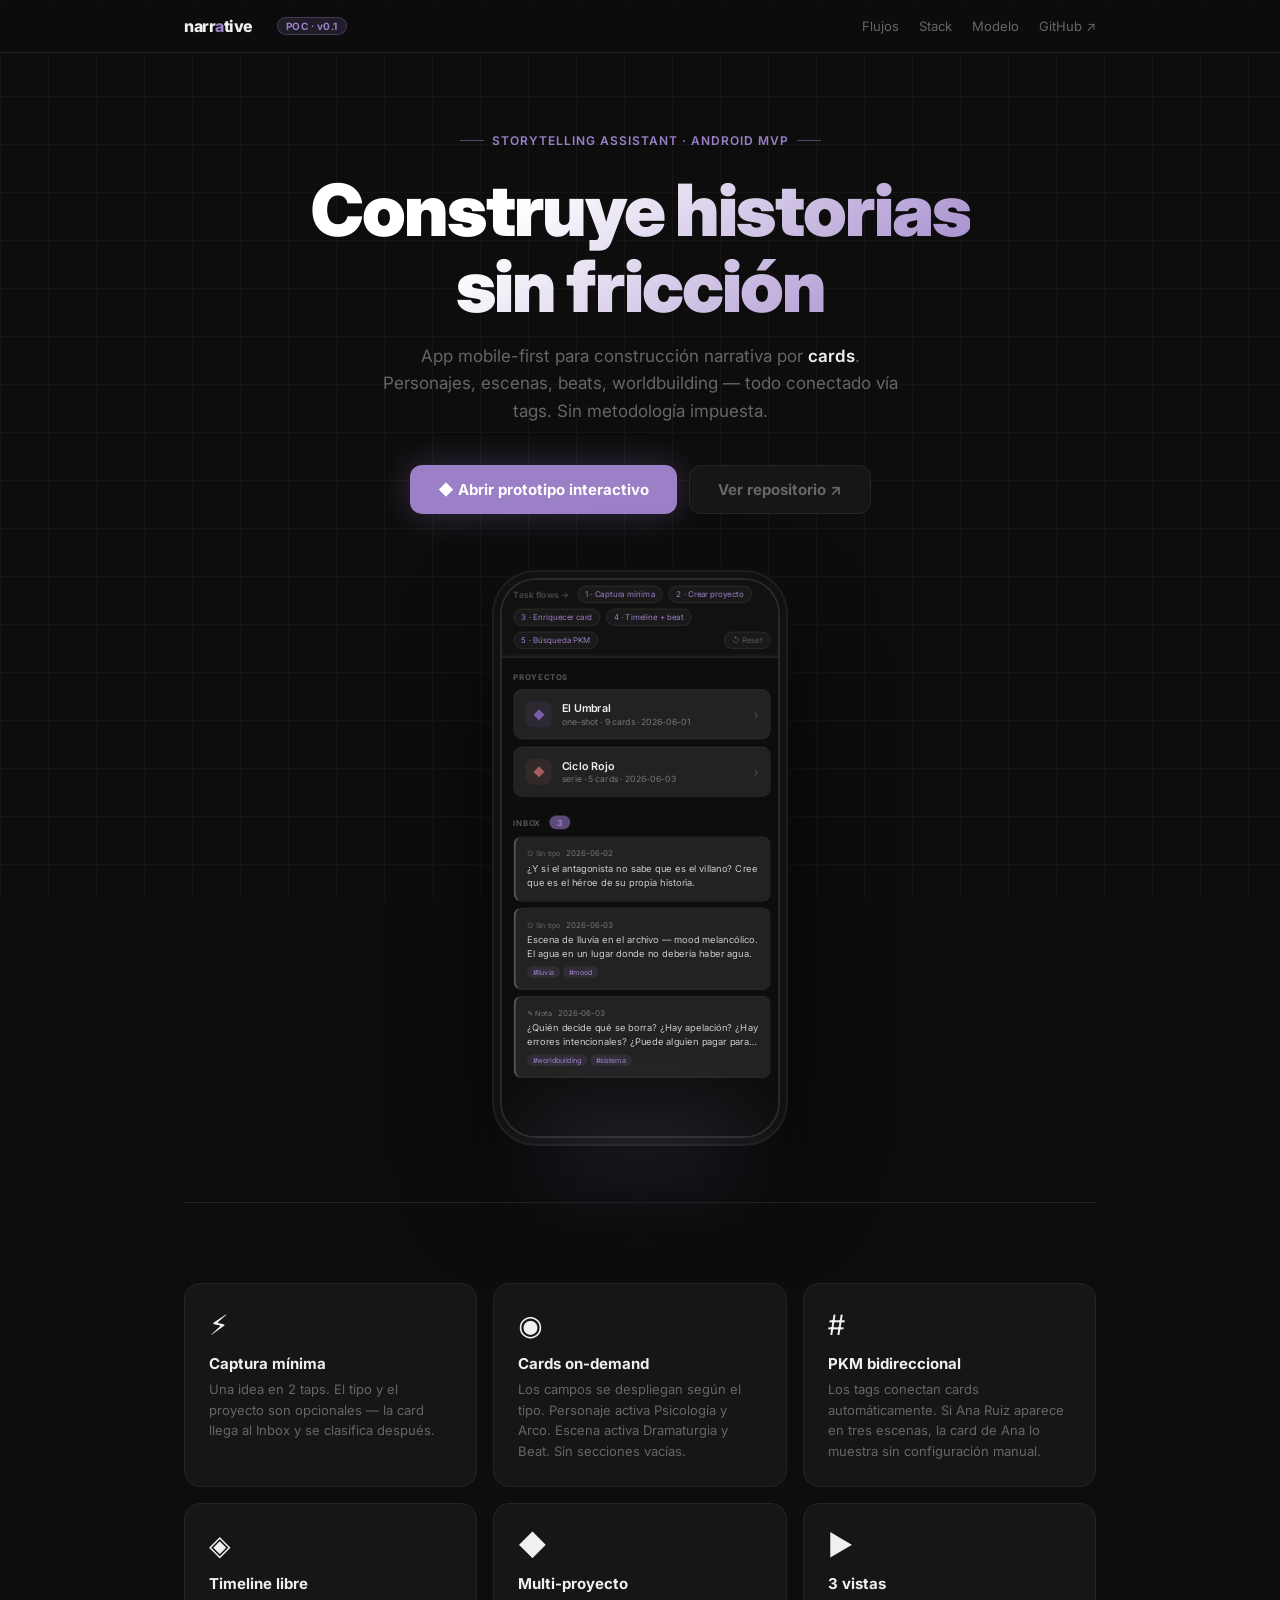
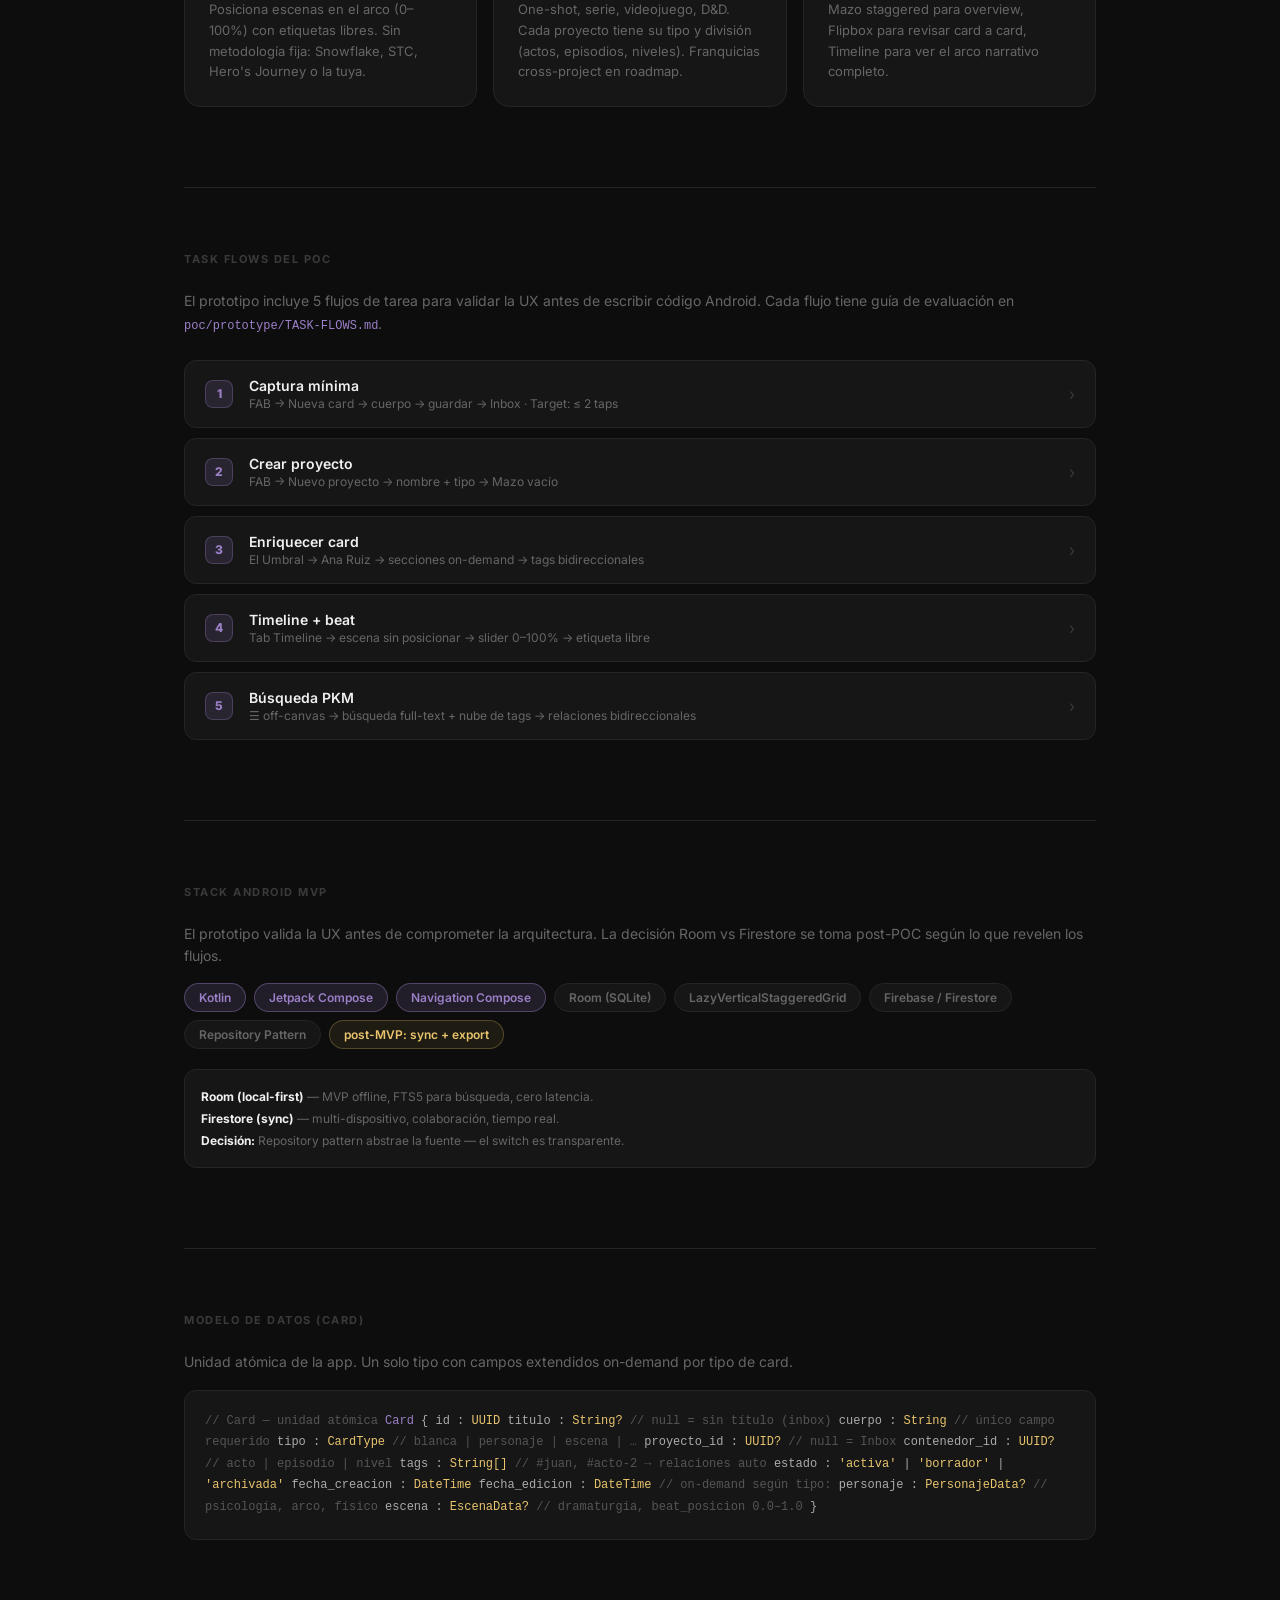
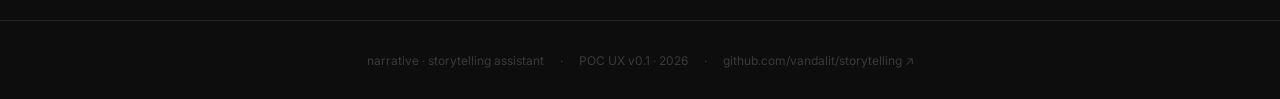
==== index.html @ 60f352af "feat: landing page para GitHub Pages - index.html en raíz sirve como entry point para Pages - Misma " ====
<!DOCTYPE html>
<html lang="es">
<head>
  <meta charset="UTF-8">
  <meta name="viewport" content="width=device-width, initial-scale=1.0">
  <title>Narrative — Storytelling Assistant</title>
  <meta name="description" content="App mobile-first para construcción narrativa mediante cards. POC de UX — flujos interactivos.">
  <link rel="preconnect" href="https://fonts.googleapis.com">
  <link href="https://fonts.googleapis.com/css2?family=Inter:wght@400;500;600;700;800;900&display=swap" rel="stylesheet">
  <style>
    *, *::before, *::after { box-sizing: border-box; margin: 0; padding: 0; }

    :root {
      --bg: #0D0D0D;
      --surface: #161616;
      --border: #252525;
      --primary: #9B7FC7;
      --primary-glow: rgba(155,127,199,0.15);
      --accent: #E8C46D;
      --text: #F0F0F0;
      --text-muted: #666;
      --text-dim: #3A3A3A;
    }

    html, body {
      background: var(--bg);
      color: var(--text);
      font-family: 'Inter', system-ui, sans-serif;
      min-height: 100vh;
      overflow-x: hidden;
    }

    /* ── Grid background ── */
    body::before {
      content: '';
      position: fixed; inset: 0;
      background-image:
        linear-gradient(var(--border) 1px, transparent 1px),
        linear-gradient(90deg, var(--border) 1px, transparent 1px);
      background-size: 48px 48px;
      opacity: 0.35;
      pointer-events: none;
    }

    /* ── Layout ── */
    .page {
      position: relative;
      max-width: 960px;
      margin: 0 auto;
      padding: 0 24px;
    }

    /* ── Nav ── */
    nav {
      position: sticky; top: 0; z-index: 50;
      backdrop-filter: blur(16px);
      background: rgba(13,13,13,0.8);
      border-bottom: 1px solid var(--border);
    }
    .nav-inner {
      display: flex; align-items: center;
      max-width: 960px; margin: 0 auto; padding: 0 24px;
      height: 52px; gap: 24px;
    }
    .nav-logo {
      font-size: 16px; font-weight: 800; letter-spacing: -0.5px;
      color: var(--text);
    }
    .nav-logo span { color: var(--primary); }
    .nav-badge {
      font-size: 10px; font-weight: 700; letter-spacing: 0.5px;
      background: var(--primary-glow); color: var(--primary);
      border: 1px solid rgba(155,127,199,0.3);
      padding: 2px 8px; border-radius: 20px;
    }
    .nav-links { display: flex; gap: 20px; margin-left: auto; }
    .nav-links a {
      font-size: 13px; color: var(--text-muted); text-decoration: none;
      transition: color 150ms;
    }
    .nav-links a:hover { color: var(--text); }

    /* ── Hero ── */
    .hero {
      padding: 80px 0 64px;
      display: flex; flex-direction: column; align-items: center;
      text-align: center;
    }
    .hero-kicker {
      display: inline-flex; align-items: center; gap: 8px;
      font-size: 12px; font-weight: 600; letter-spacing: 1px; text-transform: uppercase;
      color: var(--primary); margin-bottom: 24px;
    }
    .hero-kicker::before, .hero-kicker::after {
      content: ''; width: 24px; height: 1px; background: var(--primary); opacity: 0.5;
    }
    .hero h1 {
      font-size: clamp(40px, 8vw, 72px);
      font-weight: 900; letter-spacing: -2px; line-height: 1.05;
      background: linear-gradient(135deg, #fff 30%, #9B7FC7 100%);
      -webkit-background-clip: text; -webkit-text-fill-color: transparent;
      background-clip: text;
      margin-bottom: 20px;
    }
    .hero-sub {
      font-size: 17px; color: var(--text-muted); line-height: 1.6;
      max-width: 520px; margin-bottom: 40px;
    }
    .hero-sub strong { color: var(--text); font-weight: 600; }

    /* ── CTA buttons ── */
    .cta-group { display: flex; gap: 12px; flex-wrap: wrap; justify-content: center; }
    .btn-cta {
      display: inline-flex; align-items: center; gap: 8px;
      padding: 14px 28px; border-radius: 12px;
      font-size: 15px; font-weight: 700; text-decoration: none;
      transition: all 200ms; cursor: pointer; border: none; font-family: inherit;
    }
    .btn-primary-cta {
      background: var(--primary); color: #fff;
      box-shadow: 0 0 32px rgba(155,127,199,0.3);
    }
    .btn-primary-cta:hover {
      background: #B090D8;
      box-shadow: 0 0 48px rgba(155,127,199,0.5);
      transform: translateY(-1px);
    }
    .btn-ghost-cta {
      background: var(--surface); color: var(--text-muted);
      border: 1px solid var(--border);
    }
    .btn-ghost-cta:hover { color: var(--text); border-color: #444; }

    /* ── Phone mockup ── */
    .mockup-wrap {
      margin: 64px auto 0;
      position: relative; width: 280px; height: 560px;
    }
    .mockup-frame {
      width: 100%; height: 100%;
      background: #161616;
      border-radius: 36px;
      border: 2px solid #2A2A2A;
      box-shadow:
        0 0 0 6px #111,
        0 0 0 8px #1E1E1E,
        0 48px 96px rgba(0,0,0,0.7),
        inset 0 0 0 1px #333;
      overflow: hidden;
      position: relative;
    }
    .mockup-frame iframe {
      width: 390px; height: 844px;
      border: none;
      transform: scale(0.718);
      transform-origin: top left;
      pointer-events: none;
    }
    .mockup-glow {
      position: absolute; bottom: -40px; left: 50%; transform: translateX(-50%);
      width: 200px; height: 60px;
      background: var(--primary); filter: blur(40px); opacity: 0.2;
    }

    /* ── Features ── */
    .features {
      padding: 80px 0;
      display: grid; grid-template-columns: repeat(auto-fit, minmax(260px, 1fr));
      gap: 16px;
    }
    .feature-card {
      background: var(--surface);
      border: 1px solid var(--border);
      border-radius: 16px; padding: 24px;
      transition: border-color 200ms;
    }
    .feature-card:hover { border-color: #3A3A3A; }
    .feature-icon { font-size: 28px; margin-bottom: 12px; }
    .feature-title { font-size: 15px; font-weight: 700; margin-bottom: 6px; }
    .feature-desc { font-size: 13px; color: var(--text-muted); line-height: 1.6; }

    /* ── Task flows section ── */
    .flows-section { padding: 0 0 80px; }
    .section-label {
      font-size: 11px; font-weight: 700; letter-spacing: 1.5px; text-transform: uppercase;
      color: var(--text-dim); margin-bottom: 24px;
    }
    .flows-grid { display: flex; flex-direction: column; gap: 10px; }
    .flow-row {
      display: flex; align-items: center; gap: 16px;
      background: var(--surface); border: 1px solid var(--border);
      border-radius: 12px; padding: 16px 20px;
      text-decoration: none; color: var(--text);
      transition: all 200ms; cursor: pointer;
    }
    .flow-row:hover { border-color: var(--primary); background: var(--primary-glow); }
    .flow-num {
      width: 28px; height: 28px; border-radius: 8px; flex-shrink: 0;
      background: var(--primary-glow); border: 1px solid rgba(155,127,199,0.3);
      color: var(--primary); font-size: 12px; font-weight: 800;
      display: flex; align-items: center; justify-content: center;
    }
    .flow-info { flex: 1; }
    .flow-name { font-size: 14px; font-weight: 600; }
    .flow-desc { font-size: 12px; color: var(--text-muted); margin-top: 2px; }
    .flow-arrow { color: var(--text-dim); font-size: 16px; }

    /* ── Stack section ── */
    .stack-section { padding: 0 0 80px; }
    .stack-chips { display: flex; flex-wrap: wrap; gap: 8px; margin-top: 16px; }
    .stack-chip {
      padding: 6px 14px; border-radius: 20px; font-size: 12px; font-weight: 600;
      background: var(--surface); border: 1px solid var(--border); color: var(--text-muted);
    }
    .stack-chip.highlight { border-color: rgba(155,127,199,0.4); color: var(--primary); background: var(--primary-glow); }

    /* ── Data model preview ── */
    .data-section { padding: 0 0 80px; }
    .code-block {
      background: var(--surface); border: 1px solid var(--border);
      border-radius: 12px; padding: 20px;
      font-family: 'SF Mono', 'Fira Code', monospace;
      font-size: 12px; line-height: 1.8; color: #aaa;
      overflow-x: auto;
    }
    .code-block .k { color: var(--primary); }
    .code-block .s { color: var(--accent); }
    .code-block .c { color: #555; }

    /* ── Footer ── */
    footer {
      border-top: 1px solid var(--border);
      padding: 32px 24px;
      display: flex; align-items: center; justify-content: center; gap: 16px;
      flex-wrap: wrap;
      font-size: 12px; color: var(--text-dim); text-align: center;
    }
    footer a { color: var(--text-dim); text-decoration: none; }
    footer a:hover { color: var(--text-muted); }

    /* ── Divider ── */
    .section-divider { border: none; border-top: 1px solid var(--border); margin: 0; }

    /* ── Responsive ── */
    @media (max-width: 600px) {
      .hero { padding: 48px 0 40px; }
      .mockup-wrap { width: 220px; height: 440px; }
      .mockup-frame iframe { transform: scale(0.564); }
      .nav-links { display: none; }
    }
  </style>
</head>
<body>

<nav>
  <div class="nav-inner">
    <div class="nav-logo">narr<span>a</span>tive</div>
    <span class="nav-badge">POC · v0.1</span>
    <div class="nav-links">
      <a href="#flows">Flujos</a>
      <a href="#stack">Stack</a>
      <a href="#data">Modelo</a>
      <a href="https://github.com/vandalit/storytelling" target="_blank">GitHub ↗</a>
    </div>
  </div>
</nav>

<main>
  <div class="page">

    <!-- Hero -->
    <section class="hero">
      <div class="hero-kicker">Storytelling Assistant · Android MVP</div>
      <h1>Construye historias<br>sin fricción</h1>
      <p class="hero-sub">
        App mobile-first para construcción narrativa por <strong>cards</strong>.
        Personajes, escenas, beats, worldbuilding — todo conectado vía tags.
        Sin metodología impuesta.
      </p>
      <div class="cta-group">
        <a href="poc/prototype/index.html" class="btn-cta btn-primary-cta">
          ◆ Abrir prototipo interactivo
        </a>
        <a href="https://github.com/vandalit/storytelling" target="_blank" class="btn-cta btn-ghost-cta">
          Ver repositorio ↗
        </a>
      </div>

      <!-- Phone mockup -->
      <div class="mockup-wrap">
        <div class="mockup-frame">
          <iframe src="poc/prototype/index.html" scrolling="no" title="Narrative prototype preview"></iframe>
        </div>
        <div class="mockup-glow"></div>
      </div>
    </section>

    <hr class="section-divider">

    <!-- Features -->
    <section class="features">
      <div class="feature-card">
        <div class="feature-icon">⚡</div>
        <div class="feature-title">Captura mínima</div>
        <div class="feature-desc">Una idea en 2 taps. El tipo y el proyecto son opcionales — la card llega al Inbox y se clasifica después.</div>
      </div>
      <div class="feature-card">
        <div class="feature-icon">◉</div>
        <div class="feature-title">Cards on-demand</div>
        <div class="feature-desc">Los campos se despliegan según el tipo. Personaje activa Psicología y Arco. Escena activa Dramaturgia y Beat. Sin secciones vacías.</div>
      </div>
      <div class="feature-card">
        <div class="feature-icon">#</div>
        <div class="feature-title">PKM bidireccional</div>
        <div class="feature-desc">Los tags conectan cards automáticamente. Si Ana Ruiz aparece en tres escenas, la card de Ana lo muestra sin configuración manual.</div>
      </div>
      <div class="feature-card">
        <div class="feature-icon">◈</div>
        <div class="feature-title">Timeline libre</div>
        <div class="feature-desc">Posiciona escenas en el arco (0–100%) con etiquetas libres. Sin metodología fija: Snowflake, STC, Hero's Journey o la tuya.</div>
      </div>
      <div class="feature-card">
        <div class="feature-icon">◆</div>
        <div class="feature-title">Multi-proyecto</div>
        <div class="feature-desc">One-shot, serie, videojuego, D&D. Cada proyecto tiene su tipo y división (actos, episodios, niveles). Franquicias cross-project en roadmap.</div>
      </div>
      <div class="feature-card">
        <div class="feature-icon">▶</div>
        <div class="feature-title">3 vistas</div>
        <div class="feature-desc">Mazo staggered para overview, Flipbox para revisar card a card, Timeline para ver el arco narrativo completo.</div>
      </div>
    </section>

    <hr class="section-divider">

    <!-- Task flows -->
    <section class="flows-section" id="flows" style="padding-top:64px">
      <div class="section-label">Task flows del POC</div>
      <p style="font-size:14px;color:var(--text-muted);margin-bottom:24px;line-height:1.6">
        El prototipo incluye 5 flujos de tarea para validar la UX antes de escribir código Android.
        Cada flujo tiene guía de evaluación en <code style="font-size:12px;color:var(--primary)">poc/prototype/TASK-FLOWS.md</code>.
      </p>
      <div class="flows-grid">
        <a href="poc/prototype/index.html" class="flow-row" onclick="sessionStorage.setItem('flow','capture');return true">
          <div class="flow-num">1</div>
          <div class="flow-info">
            <div class="flow-name">Captura mínima</div>
            <div class="flow-desc">FAB → Nueva card → cuerpo → guardar → Inbox · Target: ≤ 2 taps</div>
          </div>
          <span class="flow-arrow">›</span>
        </a>
        <a href="poc/prototype/index.html" class="flow-row">
          <div class="flow-num">2</div>
          <div class="flow-info">
            <div class="flow-name">Crear proyecto</div>
            <div class="flow-desc">FAB → Nuevo proyecto → nombre + tipo → Mazo vacío</div>
          </div>
          <span class="flow-arrow">›</span>
        </a>
        <a href="poc/prototype/index.html" class="flow-row">
          <div class="flow-num">3</div>
          <div class="flow-info">
            <div class="flow-name">Enriquecer card</div>
            <div class="flow-desc">El Umbral → Ana Ruiz → secciones on-demand → tags bidireccionales</div>
          </div>
          <span class="flow-arrow">›</span>
        </a>
        <a href="poc/prototype/index.html" class="flow-row">
          <div class="flow-num">4</div>
          <div class="flow-info">
            <div class="flow-name">Timeline + beat</div>
            <div class="flow-desc">Tab Timeline → escena sin posicionar → slider 0–100% → etiqueta libre</div>
          </div>
          <span class="flow-arrow">›</span>
        </a>
        <a href="poc/prototype/index.html" class="flow-row">
          <div class="flow-num">5</div>
          <div class="flow-info">
            <div class="flow-name">Búsqueda PKM</div>
            <div class="flow-desc">☰ off-canvas → búsqueda full-text + nube de tags → relaciones bidireccionales</div>
          </div>
          <span class="flow-arrow">›</span>
        </a>
      </div>
    </section>

    <hr class="section-divider">

    <!-- Stack -->
    <section class="stack-section" id="stack" style="padding-top:64px">
      <div class="section-label">Stack Android MVP</div>
      <p style="font-size:14px;color:var(--text-muted);margin-bottom:4px;line-height:1.6">
        El prototipo valida la UX antes de comprometer la arquitectura. La decisión Room vs Firestore
        se toma post-POC según lo que revelen los flujos.
      </p>
      <div class="stack-chips">
        <span class="stack-chip highlight">Kotlin</span>
        <span class="stack-chip highlight">Jetpack Compose</span>
        <span class="stack-chip highlight">Navigation Compose</span>
        <span class="stack-chip">Room (SQLite)</span>
        <span class="stack-chip">LazyVerticalStaggeredGrid</span>
        <span class="stack-chip">Firebase / Firestore</span>
        <span class="stack-chip">Repository Pattern</span>
        <span class="stack-chip" style="border-color:#E8C46D44;color:#E8C46D;background:rgba(232,196,109,0.08)">post-MVP: sync + export</span>
      </div>
      <div style="margin-top:20px;padding:16px;background:var(--surface);border:1px solid var(--border);border-radius:12px">
        <div style="font-size:12px;color:var(--text-muted);line-height:1.8">
          <strong style="color:var(--text)">Room (local-first)</strong> — MVP offline, FTS5 para búsqueda, cero latencia.<br>
          <strong style="color:var(--text)">Firestore (sync)</strong> — multi-dispositivo, colaboración, tiempo real.<br>
          <strong style="color:var(--text)">Decisión:</strong> Repository pattern abstrae la fuente — el switch es transparente.
        </div>
      </div>
    </section>

    <hr class="section-divider">

    <!-- Data model -->
    <section class="data-section" id="data" style="padding-top:64px">
      <div class="section-label">Modelo de datos (Card)</div>
      <p style="font-size:14px;color:var(--text-muted);margin-bottom:16px;line-height:1.6">
        Unidad atómica de la app. Un solo tipo con campos extendidos on-demand por tipo de card.
      </p>
      <div class="code-block">
<span class="c">// Card — unidad atómica</span>
<span class="k">Card</span> {
  id             : <span class="s">UUID</span>
  titulo         : <span class="s">String?</span>       <span class="c">// null = sin título (inbox)</span>
  cuerpo         : <span class="s">String</span>        <span class="c">// único campo requerido</span>
  tipo           : <span class="s">CardType</span>      <span class="c">// blanca | personaje | escena | …</span>
  proyecto_id    : <span class="s">UUID?</span>         <span class="c">// null = Inbox</span>
  contenedor_id  : <span class="s">UUID?</span>         <span class="c">// acto | episodio | nivel</span>
  tags           : <span class="s">String[]</span>      <span class="c">// #juan, #acto-2 → relaciones auto</span>
  estado         : <span class="s">'activa'</span> | <span class="s">'borrador'</span> | <span class="s">'archivada'</span>
  fecha_creacion : <span class="s">DateTime</span>
  fecha_edicion  : <span class="s">DateTime</span>

  <span class="c">// on-demand según tipo:</span>
  personaje      : <span class="s">PersonajeData?</span> <span class="c">// psicología, arco, físico</span>
  escena         : <span class="s">EscenaData?</span>    <span class="c">// dramaturgia, beat_posicion 0.0–1.0</span>
}
      </div>
    </section>

  </div>
</main>

<footer>
  <span>narrative · storytelling assistant</span>
  <span>·</span>
  <span>POC UX v0.1 · 2026</span>
  <span>·</span>
  <a href="https://github.com/vandalit/storytelling" target="_blank">github.com/vandalit/storytelling ↗</a>
</footer>

</body>
</html>
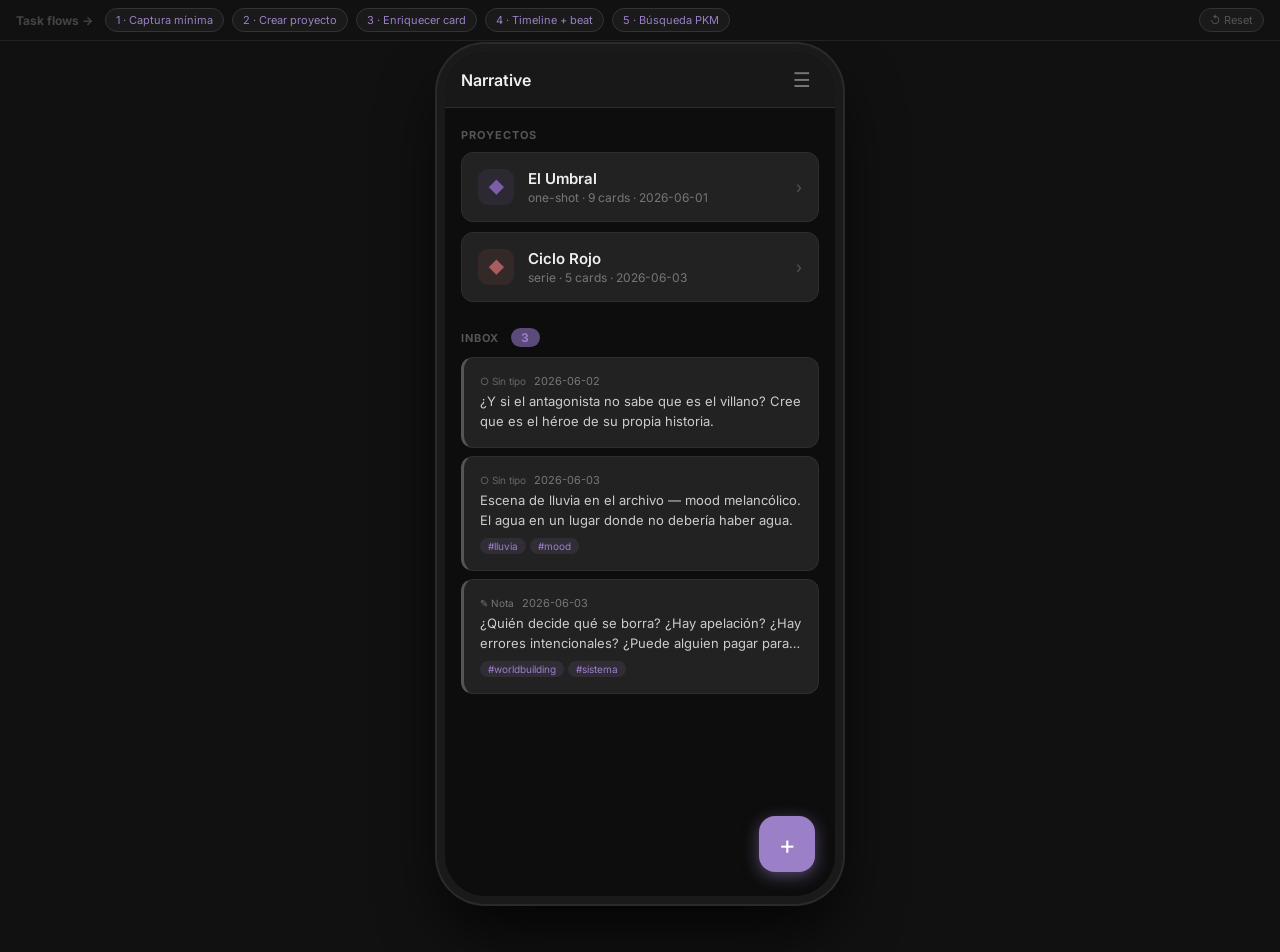
==== commit aa673d20: "refactor: mueve poc/prototype → poc/ y root index redirige a poc/ - Aplanar poc/prototype/* → poc/ p" ====
--- a/index.html
+++ b/index.html
@@ -5,452 +5,20 @@
   <meta name="viewport" content="width=device-width, initial-scale=1.0">
   <title>Narrative — Storytelling Assistant</title>
   <meta name="description" content="App mobile-first para construcción narrativa mediante cards. POC de UX — flujos interactivos.">
-  <link rel="preconnect" href="https://fonts.googleapis.com">
-  <link href="https://fonts.googleapis.com/css2?family=Inter:wght@400;500;600;700;800;900&display=swap" rel="stylesheet">
+  <meta http-equiv="refresh" content="0; url=poc/index.html">
+  <link rel="canonical" href="poc/index.html">
   <style>
-    *, *::before, *::after { box-sizing: border-box; margin: 0; padding: 0; }
-
-    :root {
-      --bg: #0D0D0D;
-      --surface: #161616;
-      --border: #252525;
-      --primary: #9B7FC7;
-      --primary-glow: rgba(155,127,199,0.15);
-      --accent: #E8C46D;
-      --text: #F0F0F0;
-      --text-muted: #666;
-      --text-dim: #3A3A3A;
+    body {
+      margin: 0; background: #0D0D0D; color: #666;
+      font-family: Inter, system-ui, sans-serif;
+      display: flex; align-items: center; justify-content: center;
+      min-height: 100vh; font-size: 14px;
     }
-
-    html, body {
-      background: var(--bg);
-      color: var(--text);
-      font-family: 'Inter', system-ui, sans-serif;
-      min-height: 100vh;
-      overflow-x: hidden;
-    }
-
-    /* ── Grid background ── */
-    body::before {
-      content: '';
-      position: fixed; inset: 0;
-      background-image:
-        linear-gradient(var(--border) 1px, transparent 1px),
-        linear-gradient(90deg, var(--border) 1px, transparent 1px);
-      background-size: 48px 48px;
-      opacity: 0.35;
-      pointer-events: none;
-    }
-
-    /* ── Layout ── */
-    .page {
-      position: relative;
-      max-width: 960px;
-      margin: 0 auto;
-      padding: 0 24px;
-    }
-
-    /* ── Nav ── */
-    nav {
-      position: sticky; top: 0; z-index: 50;
-      backdrop-filter: blur(16px);
-      background: rgba(13,13,13,0.8);
-      border-bottom: 1px solid var(--border);
-    }
-    .nav-inner {
-      display: flex; align-items: center;
-      max-width: 960px; margin: 0 auto; padding: 0 24px;
-      height: 52px; gap: 24px;
-    }
-    .nav-logo {
-      font-size: 16px; font-weight: 800; letter-spacing: -0.5px;
-      color: var(--text);
-    }
-    .nav-logo span { color: var(--primary); }
-    .nav-badge {
-      font-size: 10px; font-weight: 700; letter-spacing: 0.5px;
-      background: var(--primary-glow); color: var(--primary);
-      border: 1px solid rgba(155,127,199,0.3);
-      padding: 2px 8px; border-radius: 20px;
-    }
-    .nav-links { display: flex; gap: 20px; margin-left: auto; }
-    .nav-links a {
-      font-size: 13px; color: var(--text-muted); text-decoration: none;
-      transition: color 150ms;
-    }
-    .nav-links a:hover { color: var(--text); }
-
-    /* ── Hero ── */
-    .hero {
-      padding: 80px 0 64px;
-      display: flex; flex-direction: column; align-items: center;
-      text-align: center;
-    }
-    .hero-kicker {
-      display: inline-flex; align-items: center; gap: 8px;
-      font-size: 12px; font-weight: 600; letter-spacing: 1px; text-transform: uppercase;
-      color: var(--primary); margin-bottom: 24px;
-    }
-    .hero-kicker::before, .hero-kicker::after {
-      content: ''; width: 24px; height: 1px; background: var(--primary); opacity: 0.5;
-    }
-    .hero h1 {
-      font-size: clamp(40px, 8vw, 72px);
-      font-weight: 900; letter-spacing: -2px; line-height: 1.05;
-      background: linear-gradient(135deg, #fff 30%, #9B7FC7 100%);
-      -webkit-background-clip: text; -webkit-text-fill-color: transparent;
-      background-clip: text;
-      margin-bottom: 20px;
-    }
-    .hero-sub {
-      font-size: 17px; color: var(--text-muted); line-height: 1.6;
-      max-width: 520px; margin-bottom: 40px;
-    }
-    .hero-sub strong { color: var(--text); font-weight: 600; }
-
-    /* ── CTA buttons ── */
-    .cta-group { display: flex; gap: 12px; flex-wrap: wrap; justify-content: center; }
-    .btn-cta {
-      display: inline-flex; align-items: center; gap: 8px;
-      padding: 14px 28px; border-radius: 12px;
-      font-size: 15px; font-weight: 700; text-decoration: none;
-      transition: all 200ms; cursor: pointer; border: none; font-family: inherit;
-    }
-    .btn-primary-cta {
-      background: var(--primary); color: #fff;
-      box-shadow: 0 0 32px rgba(155,127,199,0.3);
-    }
-    .btn-primary-cta:hover {
-      background: #B090D8;
-      box-shadow: 0 0 48px rgba(155,127,199,0.5);
-      transform: translateY(-1px);
-    }
-    .btn-ghost-cta {
-      background: var(--surface); color: var(--text-muted);
-      border: 1px solid var(--border);
-    }
-    .btn-ghost-cta:hover { color: var(--text); border-color: #444; }
-
-    /* ── Phone mockup ── */
-    .mockup-wrap {
-      margin: 64px auto 0;
-      position: relative; width: 280px; height: 560px;
-    }
-    .mockup-frame {
-      width: 100%; height: 100%;
-      background: #161616;
-      border-radius: 36px;
-      border: 2px solid #2A2A2A;
-      box-shadow:
-        0 0 0 6px #111,
-        0 0 0 8px #1E1E1E,
-        0 48px 96px rgba(0,0,0,0.7),
-        inset 0 0 0 1px #333;
-      overflow: hidden;
-      position: relative;
-    }
-    .mockup-frame iframe {
-      width: 390px; height: 844px;
-      border: none;
-      transform: scale(0.718);
-      transform-origin: top left;
-      pointer-events: none;
-    }
-    .mockup-glow {
-      position: absolute; bottom: -40px; left: 50%; transform: translateX(-50%);
-      width: 200px; height: 60px;
-      background: var(--primary); filter: blur(40px); opacity: 0.2;
-    }
-
-    /* ── Features ── */
-    .features {
-      padding: 80px 0;
-      display: grid; grid-template-columns: repeat(auto-fit, minmax(260px, 1fr));
-      gap: 16px;
-    }
-    .feature-card {
-      background: var(--surface);
-      border: 1px solid var(--border);
-      border-radius: 16px; padding: 24px;
-      transition: border-color 200ms;
-    }
-    .feature-card:hover { border-color: #3A3A3A; }
-    .feature-icon { font-size: 28px; margin-bottom: 12px; }
-    .feature-title { font-size: 15px; font-weight: 700; margin-bottom: 6px; }
-    .feature-desc { font-size: 13px; color: var(--text-muted); line-height: 1.6; }
-
-    /* ── Task flows section ── */
-    .flows-section { padding: 0 0 80px; }
-    .section-label {
-      font-size: 11px; font-weight: 700; letter-spacing: 1.5px; text-transform: uppercase;
-      color: var(--text-dim); margin-bottom: 24px;
-    }
-    .flows-grid { display: flex; flex-direction: column; gap: 10px; }
-    .flow-row {
-      display: flex; align-items: center; gap: 16px;
-      background: var(--surface); border: 1px solid var(--border);
-      border-radius: 12px; padding: 16px 20px;
-      text-decoration: none; color: var(--text);
-      transition: all 200ms; cursor: pointer;
-    }
-    .flow-row:hover { border-color: var(--primary); background: var(--primary-glow); }
-    .flow-num {
-      width: 28px; height: 28px; border-radius: 8px; flex-shrink: 0;
-      background: var(--primary-glow); border: 1px solid rgba(155,127,199,0.3);
-      color: var(--primary); font-size: 12px; font-weight: 800;
-      display: flex; align-items: center; justify-content: center;
-    }
-    .flow-info { flex: 1; }
-    .flow-name { font-size: 14px; font-weight: 600; }
-    .flow-desc { font-size: 12px; color: var(--text-muted); margin-top: 2px; }
-    .flow-arrow { color: var(--text-dim); font-size: 16px; }
-
-    /* ── Stack section ── */
-    .stack-section { padding: 0 0 80px; }
-    .stack-chips { display: flex; flex-wrap: wrap; gap: 8px; margin-top: 16px; }
-    .stack-chip {
-      padding: 6px 14px; border-radius: 20px; font-size: 12px; font-weight: 600;
-      background: var(--surface); border: 1px solid var(--border); color: var(--text-muted);
-    }
-    .stack-chip.highlight { border-color: rgba(155,127,199,0.4); color: var(--primary); background: var(--primary-glow); }
-
-    /* ── Data model preview ── */
-    .data-section { padding: 0 0 80px; }
-    .code-block {
-      background: var(--surface); border: 1px solid var(--border);
-      border-radius: 12px; padding: 20px;
-      font-family: 'SF Mono', 'Fira Code', monospace;
-      font-size: 12px; line-height: 1.8; color: #aaa;
-      overflow-x: auto;
-    }
-    .code-block .k { color: var(--primary); }
-    .code-block .s { color: var(--accent); }
-    .code-block .c { color: #555; }
-
-    /* ── Footer ── */
-    footer {
-      border-top: 1px solid var(--border);
-      padding: 32px 24px;
-      display: flex; align-items: center; justify-content: center; gap: 16px;
-      flex-wrap: wrap;
-      font-size: 12px; color: var(--text-dim); text-align: center;
-    }
-    footer a { color: var(--text-dim); text-decoration: none; }
-    footer a:hover { color: var(--text-muted); }
-
-    /* ── Divider ── */
-    .section-divider { border: none; border-top: 1px solid var(--border); margin: 0; }
-
-    /* ── Responsive ── */
-    @media (max-width: 600px) {
-      .hero { padding: 48px 0 40px; }
-      .mockup-wrap { width: 220px; height: 440px; }
-      .mockup-frame iframe { transform: scale(0.564); }
-      .nav-links { display: none; }
-    }
+    a { color: #9B7FC7; }
   </style>
 </head>
 <body>
-
-<nav>
-  <div class="nav-inner">
-    <div class="nav-logo">narr<span>a</span>tive</div>
-    <span class="nav-badge">POC · v0.1</span>
-    <div class="nav-links">
-      <a href="#flows">Flujos</a>
-      <a href="#stack">Stack</a>
-      <a href="#data">Modelo</a>
-      <a href="https://github.com/vandalit/storytelling" target="_blank">GitHub ↗</a>
-    </div>
-  </div>
-</nav>
-
-<main>
-  <div class="page">
-
-    <!-- Hero -->
-    <section class="hero">
-      <div class="hero-kicker">Storytelling Assistant · Android MVP</div>
-      <h1>Construye historias<br>sin fricción</h1>
-      <p class="hero-sub">
-        App mobile-first para construcción narrativa por <strong>cards</strong>.
-        Personajes, escenas, beats, worldbuilding — todo conectado vía tags.
-        Sin metodología impuesta.
-      </p>
-      <div class="cta-group">
-        <a href="poc/prototype/index.html" class="btn-cta btn-primary-cta">
-          ◆ Abrir prototipo interactivo
-        </a>
-        <a href="https://github.com/vandalit/storytelling" target="_blank" class="btn-cta btn-ghost-cta">
-          Ver repositorio ↗
-        </a>
-      </div>
-
-      <!-- Phone mockup -->
-      <div class="mockup-wrap">
-        <div class="mockup-frame">
-          <iframe src="poc/prototype/index.html" scrolling="no" title="Narrative prototype preview"></iframe>
-        </div>
-        <div class="mockup-glow"></div>
-      </div>
-    </section>
-
-    <hr class="section-divider">
-
-    <!-- Features -->
-    <section class="features">
-      <div class="feature-card">
-        <div class="feature-icon">⚡</div>
-        <div class="feature-title">Captura mínima</div>
-        <div class="feature-desc">Una idea en 2 taps. El tipo y el proyecto son opcionales — la card llega al Inbox y se clasifica después.</div>
-      </div>
-      <div class="feature-card">
-        <div class="feature-icon">◉</div>
-        <div class="feature-title">Cards on-demand</div>
-        <div class="feature-desc">Los campos se despliegan según el tipo. Personaje activa Psicología y Arco. Escena activa Dramaturgia y Beat. Sin secciones vacías.</div>
-      </div>
-      <div class="feature-card">
-        <div class="feature-icon">#</div>
-        <div class="feature-title">PKM bidireccional</div>
-        <div class="feature-desc">Los tags conectan cards automáticamente. Si Ana Ruiz aparece en tres escenas, la card de Ana lo muestra sin configuración manual.</div>
-      </div>
-      <div class="feature-card">
-        <div class="feature-icon">◈</div>
-        <div class="feature-title">Timeline libre</div>
-        <div class="feature-desc">Posiciona escenas en el arco (0–100%) con etiquetas libres. Sin metodología fija: Snowflake, STC, Hero's Journey o la tuya.</div>
-      </div>
-      <div class="feature-card">
-        <div class="feature-icon">◆</div>
-        <div class="feature-title">Multi-proyecto</div>
-        <div class="feature-desc">One-shot, serie, videojuego, D&D. Cada proyecto tiene su tipo y división (actos, episodios, niveles). Franquicias cross-project en roadmap.</div>
-      </div>
-      <div class="feature-card">
-        <div class="feature-icon">▶</div>
-        <div class="feature-title">3 vistas</div>
-        <div class="feature-desc">Mazo staggered para overview, Flipbox para revisar card a card, Timeline para ver el arco narrativo completo.</div>
-      </div>
-    </section>
-
-    <hr class="section-divider">
-
-    <!-- Task flows -->
-    <section class="flows-section" id="flows" style="padding-top:64px">
-      <div class="section-label">Task flows del POC</div>
-      <p style="font-size:14px;color:var(--text-muted);margin-bottom:24px;line-height:1.6">
-        El prototipo incluye 5 flujos de tarea para validar la UX antes de escribir código Android.
-        Cada flujo tiene guía de evaluación en <code style="font-size:12px;color:var(--primary)">poc/prototype/TASK-FLOWS.md</code>.
-      </p>
-      <div class="flows-grid">
-        <a href="poc/prototype/index.html" class="flow-row" onclick="sessionStorage.setItem('flow','capture');return true">
-          <div class="flow-num">1</div>
-          <div class="flow-info">
-            <div class="flow-name">Captura mínima</div>
-            <div class="flow-desc">FAB → Nueva card → cuerpo → guardar → Inbox · Target: ≤ 2 taps</div>
-          </div>
-          <span class="flow-arrow">›</span>
-        </a>
-        <a href="poc/prototype/index.html" class="flow-row">
-          <div class="flow-num">2</div>
-          <div class="flow-info">
-            <div class="flow-name">Crear proyecto</div>
-            <div class="flow-desc">FAB → Nuevo proyecto → nombre + tipo → Mazo vacío</div>
-          </div>
-          <span class="flow-arrow">›</span>
-        </a>
-        <a href="poc/prototype/index.html" class="flow-row">
-          <div class="flow-num">3</div>
-          <div class="flow-info">
-            <div class="flow-name">Enriquecer card</div>
-            <div class="flow-desc">El Umbral → Ana Ruiz → secciones on-demand → tags bidireccionales</div>
-          </div>
-          <span class="flow-arrow">›</span>
-        </a>
-        <a href="poc/prototype/index.html" class="flow-row">
-          <div class="flow-num">4</div>
-          <div class="flow-info">
-            <div class="flow-name">Timeline + beat</div>
-            <div class="flow-desc">Tab Timeline → escena sin posicionar → slider 0–100% → etiqueta libre</div>
-          </div>
-          <span class="flow-arrow">›</span>
-        </a>
-        <a href="poc/prototype/index.html" class="flow-row">
-          <div class="flow-num">5</div>
-          <div class="flow-info">
-            <div class="flow-name">Búsqueda PKM</div>
-            <div class="flow-desc">☰ off-canvas → búsqueda full-text + nube de tags → relaciones bidireccionales</div>
-          </div>
-          <span class="flow-arrow">›</span>
-        </a>
-      </div>
-    </section>
-
-    <hr class="section-divider">
-
-    <!-- Stack -->
-    <section class="stack-section" id="stack" style="padding-top:64px">
-      <div class="section-label">Stack Android MVP</div>
-      <p style="font-size:14px;color:var(--text-muted);margin-bottom:4px;line-height:1.6">
-        El prototipo valida la UX antes de comprometer la arquitectura. La decisión Room vs Firestore
-        se toma post-POC según lo que revelen los flujos.
-      </p>
-      <div class="stack-chips">
-        <span class="stack-chip highlight">Kotlin</span>
-        <span class="stack-chip highlight">Jetpack Compose</span>
-        <span class="stack-chip highlight">Navigation Compose</span>
-        <span class="stack-chip">Room (SQLite)</span>
-        <span class="stack-chip">LazyVerticalStaggeredGrid</span>
-        <span class="stack-chip">Firebase / Firestore</span>
-        <span class="stack-chip">Repository Pattern</span>
-        <span class="stack-chip" style="border-color:#E8C46D44;color:#E8C46D;background:rgba(232,196,109,0.08)">post-MVP: sync + export</span>
-      </div>
-      <div style="margin-top:20px;padding:16px;background:var(--surface);border:1px solid var(--border);border-radius:12px">
-        <div style="font-size:12px;color:var(--text-muted);line-height:1.8">
-          <strong style="color:var(--text)">Room (local-first)</strong> — MVP offline, FTS5 para búsqueda, cero latencia.<br>
-          <strong style="color:var(--text)">Firestore (sync)</strong> — multi-dispositivo, colaboración, tiempo real.<br>
-          <strong style="color:var(--text)">Decisión:</strong> Repository pattern abstrae la fuente — el switch es transparente.
-        </div>
-      </div>
-    </section>
-
-    <hr class="section-divider">
-
-    <!-- Data model -->
-    <section class="data-section" id="data" style="padding-top:64px">
-      <div class="section-label">Modelo de datos (Card)</div>
-      <p style="font-size:14px;color:var(--text-muted);margin-bottom:16px;line-height:1.6">
-        Unidad atómica de la app. Un solo tipo con campos extendidos on-demand por tipo de card.
-      </p>
-      <div class="code-block">
-<span class="c">// Card — unidad atómica</span>
-<span class="k">Card</span> {
-  id             : <span class="s">UUID</span>
-  titulo         : <span class="s">String?</span>       <span class="c">// null = sin título (inbox)</span>
-  cuerpo         : <span class="s">String</span>        <span class="c">// único campo requerido</span>
-  tipo           : <span class="s">CardType</span>      <span class="c">// blanca | personaje | escena | …</span>
-  proyecto_id    : <span class="s">UUID?</span>         <span class="c">// null = Inbox</span>
-  contenedor_id  : <span class="s">UUID?</span>         <span class="c">// acto | episodio | nivel</span>
-  tags           : <span class="s">String[]</span>      <span class="c">// #juan, #acto-2 → relaciones auto</span>
-  estado         : <span class="s">'activa'</span> | <span class="s">'borrador'</span> | <span class="s">'archivada'</span>
-  fecha_creacion : <span class="s">DateTime</span>
-  fecha_edicion  : <span class="s">DateTime</span>
-
-  <span class="c">// on-demand según tipo:</span>
-  personaje      : <span class="s">PersonajeData?</span> <span class="c">// psicología, arco, físico</span>
-  escena         : <span class="s">EscenaData?</span>    <span class="c">// dramaturgia, beat_posicion 0.0–1.0</span>
-}
-      </div>
-    </section>
-
-  </div>
-</main>
-
-<footer>
-  <span>narrative · storytelling assistant</span>
-  <span>·</span>
-  <span>POC UX v0.1 · 2026</span>
-  <span>·</span>
-  <a href="https://github.com/vandalit/storytelling" target="_blank">github.com/vandalit/storytelling ↗</a>
-</footer>
-
+  <p>Redirigiendo… <a href="poc/index.html">poc/index.html</a></p>
+  <script>window.location.replace('poc/index.html');</script>
 </body>
 </html>
